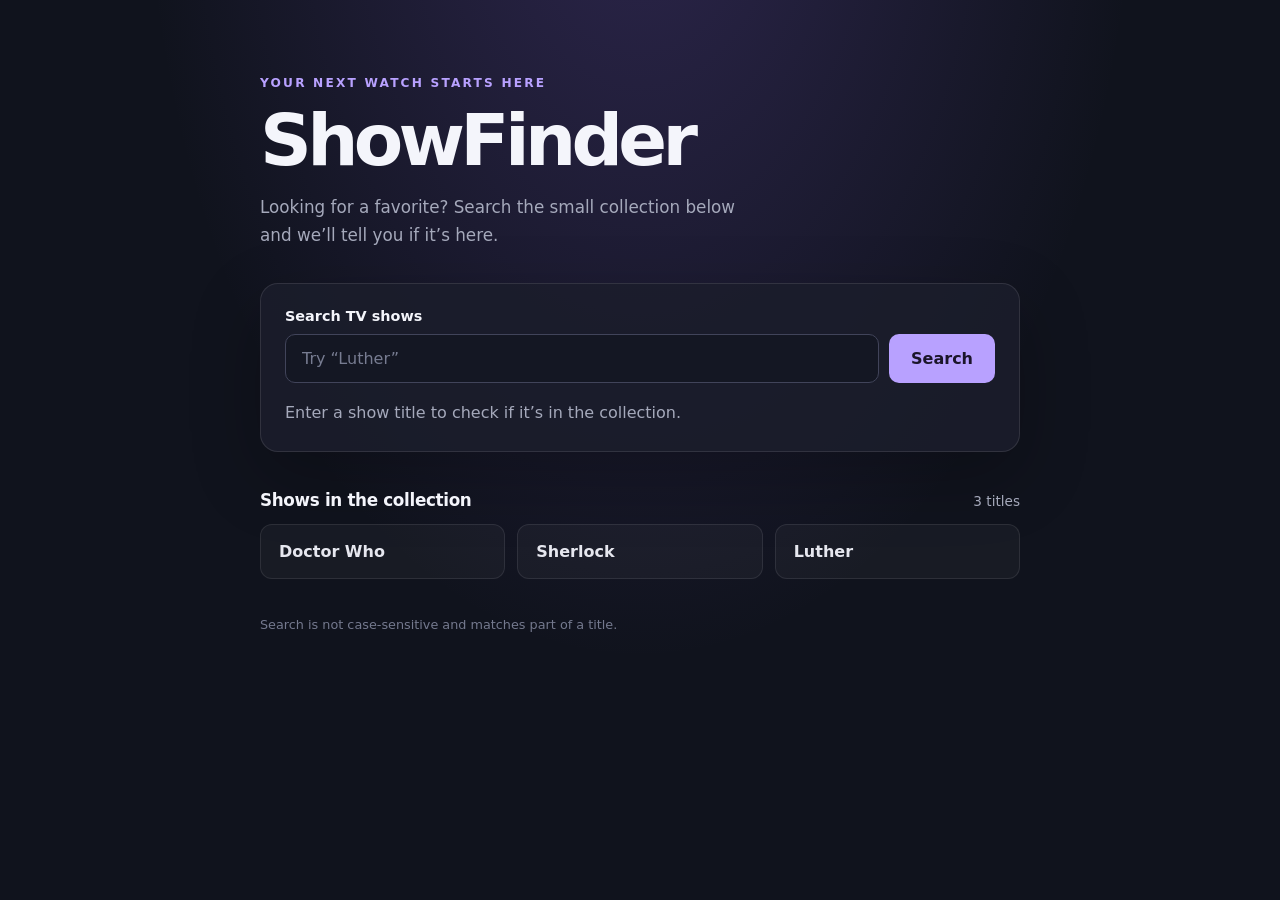
==== Day 2/index.html @ 05902929 "t" ====
<!doctype html>
<html lang="en">
<head>
  <meta charset="utf-8">
  <meta name="viewport" content="width=device-width, initial-scale=1">
  <meta name="theme-color" content="#10131d">
  <title>ShowFinder | Find your next watch</title>
  <style>
    :root {
      color-scheme: dark;
      font-family: Inter, ui-sans-serif, system-ui, -apple-system, BlinkMacSystemFont, "Segoe UI", sans-serif;
      background: #10131d;
      color: #f4f5fb;
      font-synthesis: none;
      text-rendering: optimizeLegibility;
      --muted: #a5a9bb;
      --accent: #b8a1ff;
    }

    * { box-sizing: border-box; }

    body {
      min-width: 320px;
      min-height: 100vh;
      margin: 0;
      background:
        radial-gradient(ellipse at 50% -20%, rgba(120, 87, 202, .28), transparent 55%),
        #10131d;
    }

    main {
      width: min(100% - 40px, 760px);
      margin: 0 auto;
      padding: 76px 0 56px;
    }

    .eyebrow {
      margin: 0 0 14px;
      color: var(--accent);
      font-size: .76rem;
      font-weight: 750;
      letter-spacing: .18em;
      text-transform: uppercase;
    }

    h1 {
      margin: 0;
      font-size: clamp(2.5rem, 8vw, 4.5rem);
      letter-spacing: -.065em;
      line-height: 1;
    }

    .intro {
      max-width: 490px;
      margin: 18px 0 34px;
      color: var(--muted);
      font-size: 1.05rem;
      line-height: 1.65;
    }

    .search-panel {
      padding: 24px;
      border: 1px solid rgba(255, 255, 255, .1);
      border-radius: 18px;
      background: rgba(27, 30, 44, .86);
      box-shadow: 0 24px 70px rgba(0, 0, 0, .24);
    }

    label {
      display: block;
      margin-bottom: 10px;
      font-size: .9rem;
      font-weight: 650;
    }

    .search-row {
      display: flex;
      gap: 10px;
    }

    input {
      width: 100%;
      min-width: 0;
      padding: 14px 16px;
      border: 1px solid #41445a;
      border-radius: 10px;
      outline: none;
      background: #141723;
      color: #fff;
      font: inherit;
    }

    input::placeholder { color: #777c91; }
    input:focus-visible { border-color: var(--accent); box-shadow: 0 0 0 3px rgba(184, 161, 255, .2); }

    button {
      flex: 0 0 auto;
      padding: 0 22px;
      border: 0;
      border-radius: 10px;
      background: var(--accent);
      color: #1b152a;
      cursor: pointer;
      font: inherit;
      font-weight: 750;
      transition: background .15s ease, transform .15s ease;
    }

    button:hover { background: #c9b8ff; transform: translateY(-1px); }
    button:focus-visible { outline: 3px solid #fff; outline-offset: 3px; }

    .result {
      min-height: 26px;
      margin: 18px 0 0;
      color: var(--muted);
      line-height: 1.5;
    }

    .result.success { color: #9de4bd; }
    .result.failure, .result.error { color: #ffaaa8; }

    .catalog {
      margin-top: 38px;
    }

    .catalog-heading {
      display: flex;
      align-items: baseline;
      justify-content: space-between;
      gap: 12px;
      margin-bottom: 14px;
    }

    h2 {
      margin: 0;
      font-size: 1.05rem;
      letter-spacing: -.02em;
    }

    .count { color: var(--muted); font-size: .85rem; }

    .show-list {
      display: grid;
      grid-template-columns: repeat(auto-fit, minmax(180px, 1fr));
      gap: 12px;
      margin: 0;
      padding: 0;
      list-style: none;
    }

    .show-list li {
      padding: 17px 18px;
      border: 1px solid rgba(255, 255, 255, .09);
      border-radius: 12px;
      background: rgba(255, 255, 255, .035);
      color: #e6e7ef;
      font-weight: 600;
    }

    footer {
      margin-top: 38px;
      color: #74798e;
      font-size: .8rem;
    }

    @media (max-width: 520px) {
      main { width: min(100% - 28px, 760px); padding-top: 52px; }
      .search-panel { padding: 18px; }
      .search-row { flex-direction: column; }
      button { min-height: 48px; }
    }
  </style>
</head>
<body>
  <main>
    <p class="eyebrow">Your next watch starts here</p>
    <h1>ShowFinder</h1>
    <p class="intro">Looking for a favorite? Search the small collection below and we’ll tell you if it’s here.</p>

    <section class="search-panel" aria-labelledby="search-label">
      <form id="search-form">
        <label id="search-label" for="search-term">Search TV shows</label>
        <div class="search-row">
          <input
            id="search-term"
            name="search-term"
            type="search"
            placeholder="Try “Luther”"
            autocomplete="off"
            aria-describedby="search-result"
          >
          <button type="submit">Search</button>
        </div>
      </form>
      <p class="result" id="search-result" role="status" aria-live="polite">Enter a show title to check if it’s in the collection.</p>
    </section>

    <section class="catalog" aria-labelledby="catalog-title">
      <div class="catalog-heading">
        <h2 id="catalog-title">Shows in the collection</h2>
        <span class="count">3 titles</span>
      </div>
      <ul class="show-list" id="show-list"></ul>
    </section>

    <footer>Search is not case-sensitive and matches part of a title.</footer>
  </main>

  <script>
    const shows = ["Doctor Who", "Sherlock", "Luther"];
    const form = document.querySelector("#search-form");
    const searchInput = document.querySelector("#search-term");
    const result = document.querySelector("#search-result");
    const showList = document.querySelector("#show-list");

    for (const show of shows) {
      const item = document.createElement("li");
      item.textContent = show;
      showList.append(item);
    }

    form.addEventListener("submit", (event) => {
      event.preventDefault();
      const searchTerm = searchInput.value.trim();
      result.className = "result";

      if (!searchTerm) {
        result.textContent = "Please enter a show title to search.";
        result.classList.add("error");
        searchInput.focus();
        return;
      }

      const match = shows.find((show) =>
        show.toLocaleLowerCase().includes(searchTerm.toLocaleLowerCase())
      );

      if (match) {
        result.textContent = `Found: ${match}`;
        result.classList.add("success");
      } else {
        result.textContent = `Not found: ${searchTerm}`;
        result.classList.add("failure");
      }
    });
  </script>
</body>
</html>
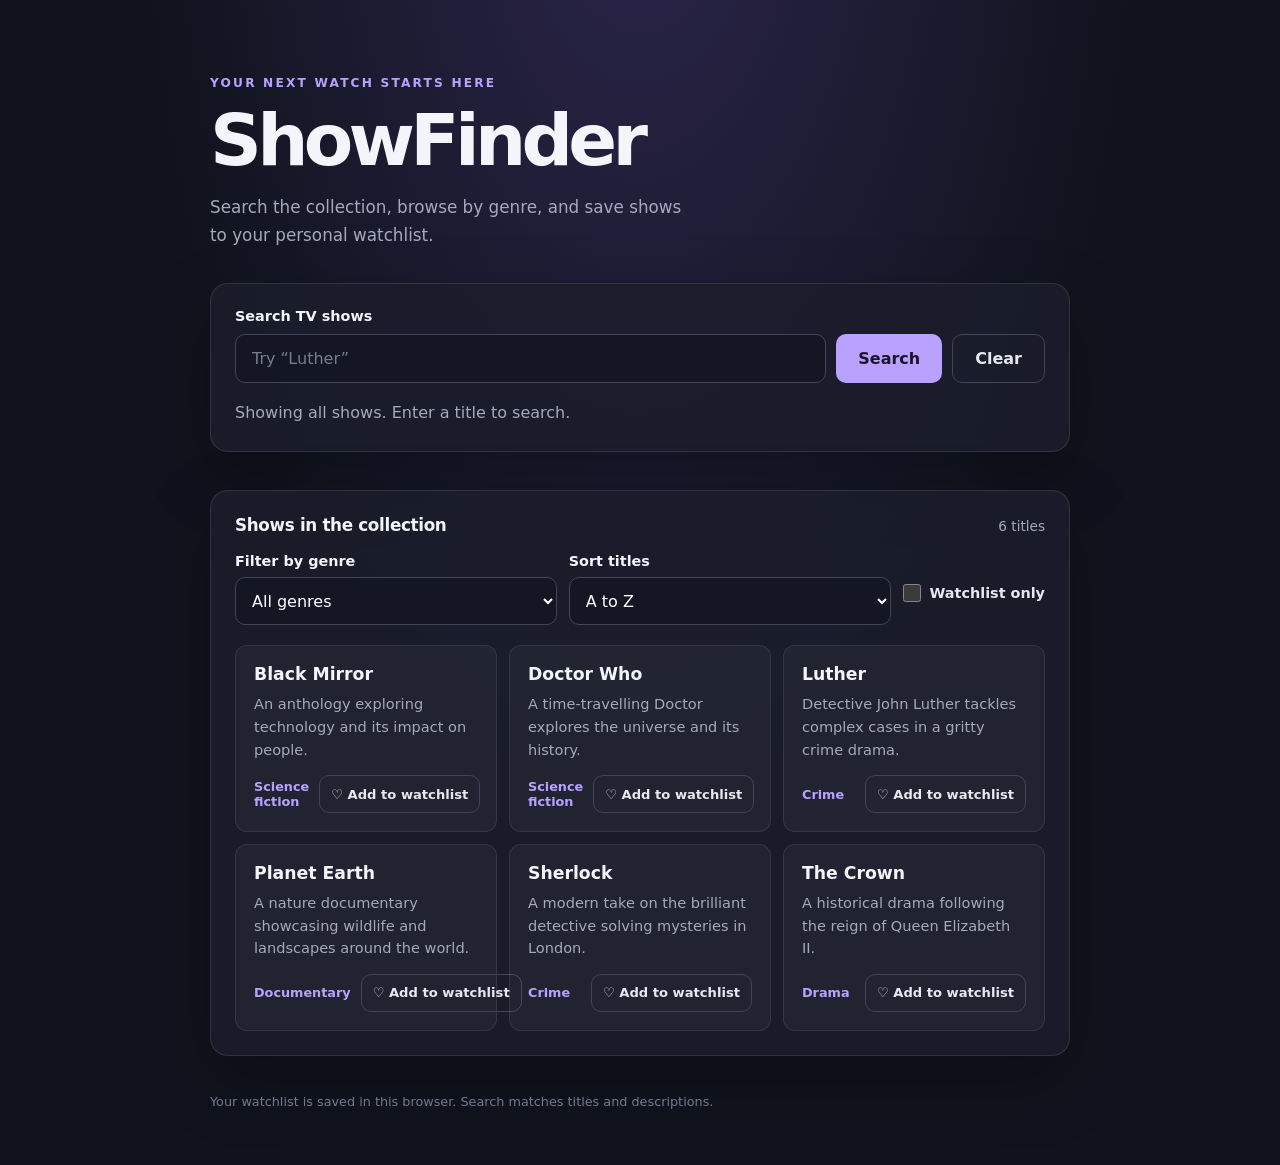
==== commit cf28a490: "t" ====
--- a/Day 2/index.html
+++ b/Day 2/index.html
@@ -15,6 +15,7 @@
       text-rendering: optimizeLegibility;
       --muted: #a5a9bb;
       --accent: #b8a1ff;
+      --surface: rgba(27, 30, 44, .86);
     }
 
     * { box-sizing: border-box; }
@@ -29,7 +30,7 @@
     }
 
     main {
-      width: min(100% - 40px, 760px);
+      width: min(100% - 40px, 860px);
       margin: 0 auto;
       padding: 76px 0 56px;
     }
@@ -58,11 +59,11 @@
       line-height: 1.65;
     }
 
-    .search-panel {
+    .search-panel, .catalog-panel {
       padding: 24px;
       border: 1px solid rgba(255, 255, 255, .1);
       border-radius: 18px;
-      background: rgba(27, 30, 44, .86);
+      background: var(--surface);
       box-shadow: 0 24px 70px rgba(0, 0, 0, .24);
     }
 
@@ -109,6 +110,14 @@
     button:hover { background: #c9b8ff; transform: translateY(-1px); }
     button:focus-visible { outline: 3px solid #fff; outline-offset: 3px; }
 
+    .secondary-button {
+      border: 1px solid #41445a;
+      background: transparent;
+      color: #e6e7ef;
+    }
+
+    .secondary-button:hover { background: rgba(255, 255, 255, .08); }
+
     .result {
       min-height: 26px;
       margin: 18px 0 0;
@@ -128,7 +137,7 @@
       align-items: baseline;
       justify-content: space-between;
       gap: 12px;
-      margin-bottom: 14px;
+      margin-bottom: 18px;
     }
 
     h2 {
@@ -139,22 +148,112 @@
 
     .count { color: var(--muted); font-size: .85rem; }
 
+    .catalog-controls {
+      display: grid;
+      grid-template-columns: minmax(0, 1fr) minmax(0, 1fr) auto;
+      align-items: end;
+      gap: 12px;
+      margin-bottom: 20px;
+    }
+
+    .catalog-controls label { margin-bottom: 8px; }
+
+    select {
+      width: 100%;
+      min-height: 48px;
+      padding: 10px 12px;
+      border: 1px solid #41445a;
+      border-radius: 10px;
+      background: #141723;
+      color: #fff;
+      font: inherit;
+    }
+
+    select:focus-visible { outline: 3px solid rgba(184, 161, 255, .6); outline-offset: 2px; }
+
+    .watchlist-filter {
+      display: flex;
+      min-height: 48px;
+      align-items: center;
+      gap: 9px;
+      margin: 0;
+      color: #e6e7ef;
+      white-space: nowrap;
+    }
+
+    .watchlist-filter input {
+      width: 18px;
+      height: 18px;
+      margin: 0;
+      accent-color: var(--accent);
+    }
+
     .show-list {
       display: grid;
-      grid-template-columns: repeat(auto-fit, minmax(180px, 1fr));
+      grid-template-columns: repeat(auto-fit, minmax(230px, 1fr));
       gap: 12px;
       margin: 0;
       padding: 0;
       list-style: none;
     }
 
-    .show-list li {
-      padding: 17px 18px;
+    .show-card {
+      min-width: 0;
+      padding: 18px;
       border: 1px solid rgba(255, 255, 255, .09);
       border-radius: 12px;
       background: rgba(255, 255, 255, .035);
+    }
+
+    .show-card h3 {
+      margin: 0;
+      color: #f4f5fb;
+      font-size: 1.08rem;
+    }
+
+    .show-card p {
+      margin: 9px 0 14px;
+      color: var(--muted);
+      font-size: .91rem;
+      line-height: 1.55;
+    }
+
+    .card-meta {
+      display: flex;
+      align-items: center;
+      justify-content: space-between;
+      gap: 10px;
+    }
+
+    .genre-tag {
+      color: var(--accent);
+      font-size: .8rem;
+      font-weight: 650;
+    }
+
+    .favorite-button {
+      min-height: 38px;
+      padding: 7px 11px;
+      border: 1px solid #41445a;
+      background: transparent;
       color: #e6e7ef;
-      font-weight: 600;
+      font-size: .82rem;
+    }
+
+    .favorite-button[aria-pressed="true"] {
+      border-color: rgba(184, 161, 255, .65);
+      background: rgba(184, 161, 255, .14);
+      color: #d8cbff;
+    }
+
+    .empty-state {
+      grid-column: 1 / -1;
+      margin: 0;
+      padding: 20px;
+      border: 1px dashed #41445a;
+      border-radius: 12px;
+      color: var(--muted);
+      text-align: center;
     }
 
     footer {
@@ -164,10 +263,13 @@
     }
 
     @media (max-width: 520px) {
-      main { width: min(100% - 28px, 760px); padding-top: 52px; }
+      main { width: min(100% - 28px, 860px); padding-top: 52px; }
       .search-panel { padding: 18px; }
       .search-row { flex-direction: column; }
       button { min-height: 48px; }
+      .catalog-panel { padding: 18px; }
+      .catalog-controls { grid-template-columns: 1fr; }
+      .watchlist-filter { min-height: 36px; }
     }
   </style>
 </head>
@@ -175,7 +277,7 @@
   <main>
     <p class="eyebrow">Your next watch starts here</p>
     <h1>ShowFinder</h1>
-    <p class="intro">Looking for a favorite? Search the small collection below and we’ll tell you if it’s here.</p>
+    <p class="intro">Search the collection, browse by genre, and save shows to your personal watchlist.</p>
 
     <section class="search-panel" aria-labelledby="search-label">
       <form id="search-form">
@@ -190,59 +292,237 @@
             aria-describedby="search-result"
           >
           <button type="submit">Search</button>
+          <button class="secondary-button" id="clear-search" type="button">Clear</button>
         </div>
       </form>
-      <p class="result" id="search-result" role="status" aria-live="polite">Enter a show title to check if it’s in the collection.</p>
+      <p class="result" id="search-result" role="status" aria-live="polite" aria-atomic="true">Showing all shows. Enter a title to search.</p>
     </section>
 
     <section class="catalog" aria-labelledby="catalog-title">
-      <div class="catalog-heading">
-        <h2 id="catalog-title">Shows in the collection</h2>
-        <span class="count">3 titles</span>
+      <div class="catalog-panel">
+        <div class="catalog-heading">
+          <h2 id="catalog-title">Shows in the collection</h2>
+          <span class="count" id="show-count"></span>
+        </div>
+        <div class="catalog-controls">
+          <div>
+            <label for="genre-filter">Filter by genre</label>
+            <select id="genre-filter">
+              <option value="all">All genres</option>
+            </select>
+          </div>
+          <div>
+            <label for="sort-order">Sort titles</label>
+            <select id="sort-order">
+              <option value="az">A to Z</option>
+              <option value="za">Z to A</option>
+            </select>
+          </div>
+          <label class="watchlist-filter" for="watchlist-only">
+            <input id="watchlist-only" type="checkbox">
+            Watchlist only
+          </label>
+        </div>
+        <ul class="show-list" id="show-list" aria-live="polite" aria-relevant="additions removals"></ul>
       </div>
-      <ul class="show-list" id="show-list"></ul>
     </section>
 
-    <footer>Search is not case-sensitive and matches part of a title.</footer>
+    <footer>Your watchlist is saved in this browser. Search matches titles and descriptions.</footer>
   </main>
 
   <script>
-    const shows = ["Doctor Who", "Sherlock", "Luther"];
+    const shows = [
+      { title: "Doctor Who", genre: "Science fiction", description: "A time-travelling Doctor explores the universe and its history." },
+      { title: "Sherlock", genre: "Crime", description: "A modern take on the brilliant detective solving mysteries in London." },
+      { title: "Luther", genre: "Crime", description: "Detective John Luther tackles complex cases in a gritty crime drama." },
+      { title: "The Crown", genre: "Drama", description: "A historical drama following the reign of Queen Elizabeth II." },
+      { title: "Planet Earth", genre: "Documentary", description: "A nature documentary showcasing wildlife and landscapes around the world." },
+      { title: "Black Mirror", genre: "Science fiction", description: "An anthology exploring technology and its impact on people." }
+    ];
+    const watchlistStorageKey = "showfinder-watchlist";
     const form = document.querySelector("#search-form");
     const searchInput = document.querySelector("#search-term");
     const result = document.querySelector("#search-result");
+    const clearButton = document.querySelector("#clear-search");
     const showList = document.querySelector("#show-list");
-
-    for (const show of shows) {
-      const item = document.createElement("li");
-      item.textContent = show;
-      showList.append(item);
+    const showCount = document.querySelector("#show-count");
+    const genreFilter = document.querySelector("#genre-filter");
+    const sortOrder = document.querySelector("#sort-order");
+    const watchlistOnly = document.querySelector("#watchlist-only");
+    let favorites = loadWatchlist();
+
+    function loadWatchlist() {
+      try {
+        const saved = JSON.parse(localStorage.getItem(watchlistStorageKey) || "[]");
+        return new Set(Array.isArray(saved) ? saved.filter((title) =>
+          shows.some((show) => show.title === title)
+        ) : []);
+      } catch (error) {
+        console.error("Could not load the saved watchlist.", error);
+        result.textContent = "Your saved watchlist could not be loaded in this browser.";
+        result.classList.add("error");
+        return new Set();
+      }
+    }
+
+    function saveWatchlist() {
+      try {
+        localStorage.setItem(watchlistStorageKey, JSON.stringify([...favorites]));
+        return true;
+      } catch (error) {
+        console.error("Could not save the watchlist.", error);
+        result.textContent = "Could not save your watchlist. Check your browser storage settings.";
+        result.className = "result error";
+        return false;
+      }
+    }
+
+    function updateResult(message, state = "") {
+      result.textContent = message;
+      result.className = state ? `result ${state}` : "result";
+    }
+
+    function getVisibleShows() {
+      const query = searchInput.value.trim().toLocaleLowerCase();
+      const selectedGenre = genreFilter.value;
+      const direction = sortOrder.value === "az" ? 1 : -1;
+      return shows
+        .filter((show) =>
+          (!query || `${show.title} ${show.description}`.toLocaleLowerCase().includes(query)) &&
+          (selectedGenre === "all" || show.genre === selectedGenre) &&
+          (!watchlistOnly.checked || favorites.has(show.title))
+        )
+        .sort((first, second) => first.title.localeCompare(second.title) * direction);
+    }
+
+    function createShowCard(show) {
+      const card = document.createElement("li");
+      card.className = "show-card";
+
+      const title = document.createElement("h3");
+      title.textContent = show.title;
+      const description = document.createElement("p");
+      description.textContent = show.description;
+      const metadata = document.createElement("div");
+      metadata.className = "card-meta";
+      const genre = document.createElement("span");
+      genre.className = "genre-tag";
+      genre.textContent = show.genre;
+      const isFavorite = favorites.has(show.title);
+      const favoriteButton = document.createElement("button");
+      favoriteButton.className = "favorite-button";
+      favoriteButton.type = "button";
+      favoriteButton.setAttribute("aria-pressed", String(isFavorite));
+      favoriteButton.setAttribute(
+        "aria-label",
+        `${isFavorite ? "Remove" : "Add"} ${show.title} ${isFavorite ? "from" : "to"} watchlist`
+      );
+      favoriteButton.textContent = isFavorite ? "♥ Saved" : "♡ Add to watchlist";
+      favoriteButton.addEventListener("click", () => toggleFavorite(show));
+
+      metadata.append(genre, favoriteButton);
+      card.append(title, description, metadata);
+      return card;
+    }
+
+    function renderShows() {
+      const visibleShows = getVisibleShows();
+      showCount.textContent = `${visibleShows.length} ${visibleShows.length === 1 ? "title" : "titles"}`;
+      showList.replaceChildren();
+
+      if (visibleShows.length === 0) {
+        const emptyState = document.createElement("li");
+        emptyState.className = "empty-state";
+        emptyState.textContent = "No shows match these filters.";
+        showList.append(emptyState);
+        return;
+      }
+
+      showList.append(...visibleShows.map(createShowCard));
+    }
+
+    function toggleFavorite(show) {
+      const wasSaved = favorites.has(show.title);
+      if (wasSaved) favorites.delete(show.title);
+      else favorites.add(show.title);
+
+      if (!saveWatchlist()) {
+        if (wasSaved) favorites.add(show.title);
+        else favorites.delete(show.title);
+        return;
+      }
+
+      updateResult(`${show.title} ${wasSaved ? "removed from" : "added to"} your watchlist.`, "success");
+      renderShows();
+    }
+
+    function updateSearchFeedback() {
+      const searchTerm = searchInput.value.trim();
+      if (!searchTerm) {
+        updateResult("Showing all shows. Enter a title to search.");
+        return;
+      }
+
+      const matches = getVisibleShows();
+      if (matches.length) {
+        updateResult(
+          `Found ${matches.length} matching ${matches.length === 1 ? "show" : "shows"}: ${matches.map((show) => show.title).join(", ")}.`,
+          "success"
+        );
+      } else {
+        updateResult(`No shows found for “${searchTerm}” with the selected filters.`, "failure");
+      }
+    }
+
+    for (const genre of [...new Set(shows.map((show) => show.genre))].sort()) {
+      const option = document.createElement("option");
+      option.value = genre;
+      option.textContent = genre;
+      genreFilter.append(option);
     }
 
     form.addEventListener("submit", (event) => {
       event.preventDefault();
-      const searchTerm = searchInput.value.trim();
-      result.className = "result";
-
-      if (!searchTerm) {
-        result.textContent = "Please enter a show title to search.";
-        result.classList.add("error");
+      if (!searchInput.value.trim()) {
+        updateResult("Please enter a title or description to search.", "error");
         searchInput.focus();
         return;
       }
-
-      const match = shows.find((show) =>
-        show.toLocaleLowerCase().includes(searchTerm.toLocaleLowerCase())
-      );
-
-      if (match) {
-        result.textContent = `Found: ${match}`;
-        result.classList.add("success");
+      updateSearchFeedback();
+      renderShows();
+    });
+
+    function clearSearch() {
+      searchInput.value = "";
+      genreFilter.value = "all";
+      sortOrder.value = "az";
+      watchlistOnly.checked = false;
+      updateResult("Showing all shows. Enter a title to search.");
+      renderShows();
+      searchInput.focus();
+    }
+
+    clearButton.addEventListener("click", clearSearch);
+
+    searchInput.addEventListener("input", () => {
+      if (!searchInput.value.trim()) {
+        updateResult("Showing all shows. Enter a title to search.");
       } else {
-        result.textContent = `Not found: ${searchTerm}`;
-        result.classList.add("failure");
-      }
+        updateSearchFeedback();
+      }
+      renderShows();
     });
+    genreFilter.addEventListener("change", () => {
+      updateSearchFeedback();
+      renderShows();
+    });
+    sortOrder.addEventListener("change", renderShows);
+    watchlistOnly.addEventListener("change", () => {
+      updateSearchFeedback();
+      renderShows();
+    });
+
+    renderShows();
   </script>
 </body>
 </html>
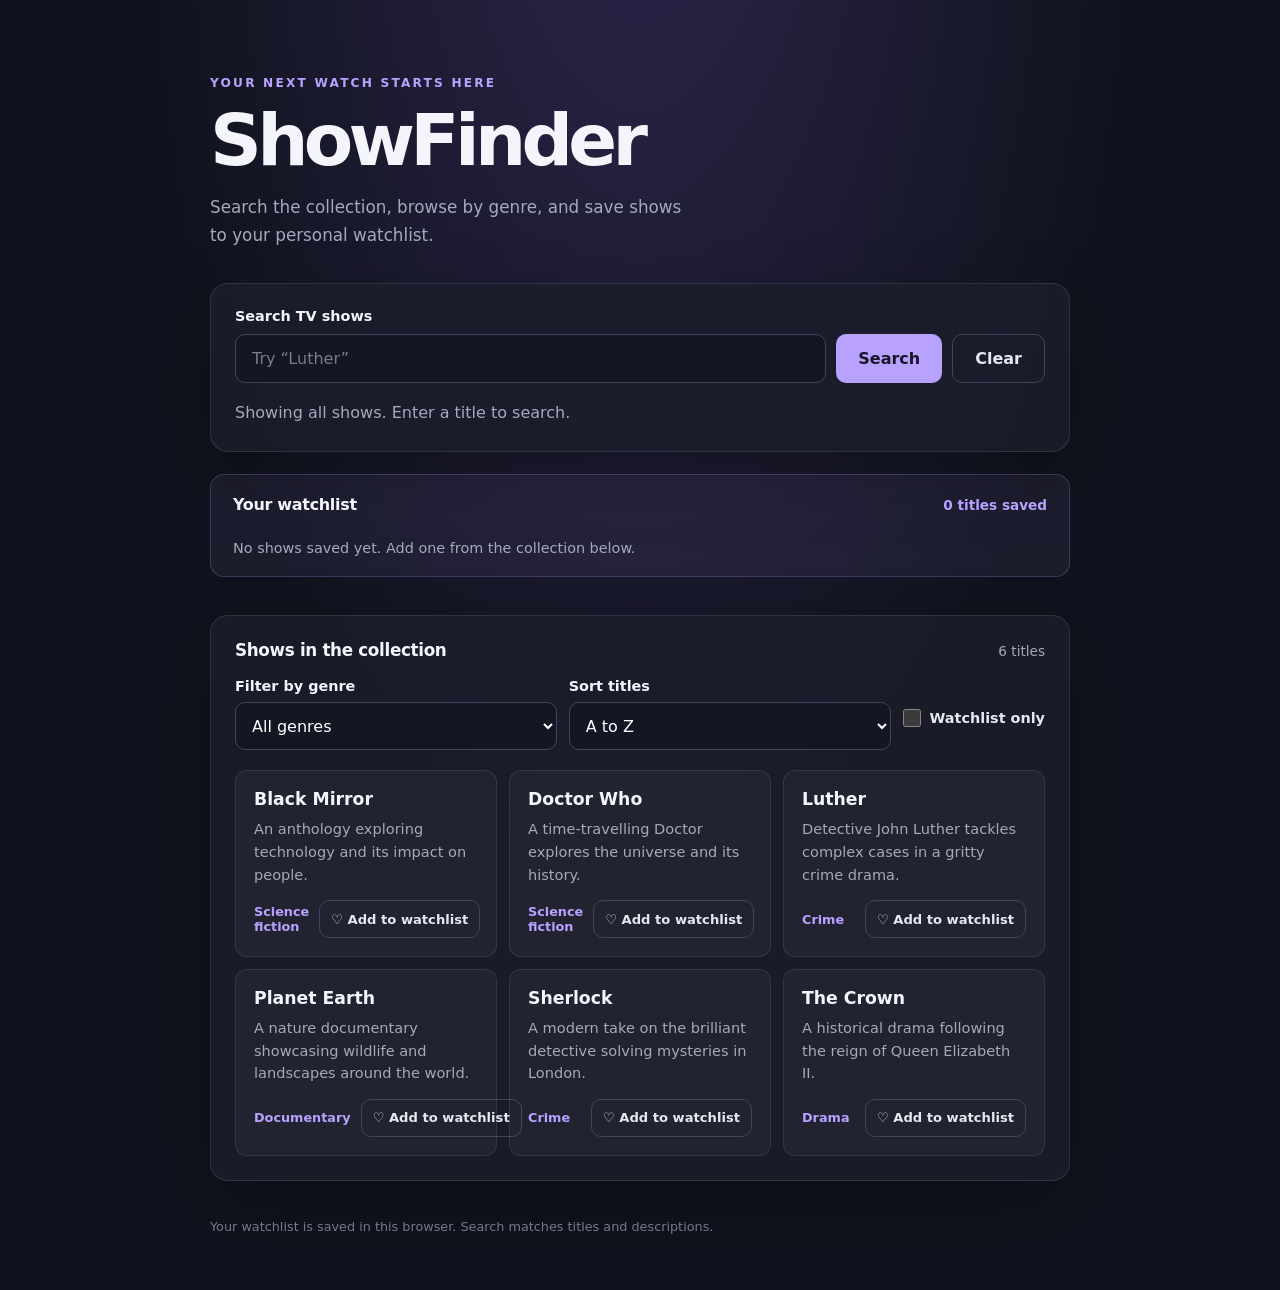
==== commit f40efcb0: "t" ====
--- a/Day 2/index.html
+++ b/Day 2/index.html
@@ -128,6 +128,55 @@
     .result.success { color: #9de4bd; }
     .result.failure, .result.error { color: #ffaaa8; }
 
+    .watchlist-summary {
+      margin-top: 22px;
+      padding: 20px 22px;
+      border: 1px solid rgba(184, 161, 255, .22);
+      border-radius: 14px;
+      background: rgba(184, 161, 255, .07);
+    }
+
+    .watchlist-summary-heading {
+      display: flex;
+      align-items: baseline;
+      justify-content: space-between;
+      gap: 12px;
+    }
+
+    .watchlist-summary h2 {
+      margin: 0;
+      font-size: 1rem;
+    }
+
+    .watchlist-summary-count {
+      color: var(--accent);
+      font-size: .85rem;
+      font-weight: 700;
+    }
+
+    .watchlist-summary-list {
+      display: flex;
+      flex-wrap: wrap;
+      gap: 8px;
+      margin: 14px 0 0;
+      padding: 0;
+      list-style: none;
+    }
+
+    .watchlist-summary-list li {
+      padding: 7px 11px;
+      border: 1px solid rgba(184, 161, 255, .2);
+      border-radius: 999px;
+      color: #e6e0ff;
+      font-size: .85rem;
+    }
+
+    .watchlist-summary-empty {
+      margin: 12px 0 0;
+      color: var(--muted);
+      font-size: .9rem;
+    }
+
     .catalog {
       margin-top: 38px;
     }
@@ -296,6 +345,15 @@
         </div>
       </form>
       <p class="result" id="search-result" role="status" aria-live="polite" aria-atomic="true">Showing all shows. Enter a title to search.</p>
+    </section>
+
+    <section class="watchlist-summary" aria-labelledby="watchlist-summary-title">
+      <div class="watchlist-summary-heading">
+        <h2 id="watchlist-summary-title">Your watchlist</h2>
+        <span class="watchlist-summary-count" id="watchlist-summary-count" aria-live="polite" aria-atomic="true"></span>
+      </div>
+      <ul class="watchlist-summary-list" id="watchlist-summary-list" aria-live="polite"></ul>
+      <p class="watchlist-summary-empty" id="watchlist-summary-empty" hidden>No shows saved yet. Add one from the collection below.</p>
     </section>
 
     <section class="catalog" aria-labelledby="catalog-title">
@@ -339,12 +397,16 @@
       { title: "Planet Earth", genre: "Documentary", description: "A nature documentary showcasing wildlife and landscapes around the world." },
       { title: "Black Mirror", genre: "Science fiction", description: "An anthology exploring technology and its impact on people." }
     ];
+    // Store favorites locally so the watchlist persists between visits on this browser.
     const watchlistStorageKey = "showfinder-watchlist";
     const form = document.querySelector("#search-form");
     const searchInput = document.querySelector("#search-term");
     const result = document.querySelector("#search-result");
     const clearButton = document.querySelector("#clear-search");
     const showList = document.querySelector("#show-list");
+    const watchlistSummaryCount = document.querySelector("#watchlist-summary-count");
+    const watchlistSummaryList = document.querySelector("#watchlist-summary-list");
+    const watchlistSummaryEmpty = document.querySelector("#watchlist-summary-empty");
     const showCount = document.querySelector("#show-count");
     const genreFilter = document.querySelector("#genre-filter");
     const sortOrder = document.querySelector("#sort-order");
@@ -429,6 +491,7 @@
       const visibleShows = getVisibleShows();
       showCount.textContent = `${visibleShows.length} ${visibleShows.length === 1 ? "title" : "titles"}`;
       showList.replaceChildren();
+      renderWatchlistSummary();
 
       if (visibleShows.length === 0) {
         const emptyState = document.createElement("li");
@@ -439,6 +502,20 @@
       }
 
       showList.append(...visibleShows.map(createShowCard));
+    }
+
+    function renderWatchlistSummary() {
+      const savedTitles = [...favorites].sort((first, second) => first.localeCompare(second));
+      watchlistSummaryCount.textContent =
+        `${savedTitles.length} ${savedTitles.length === 1 ? "title" : "titles"} saved`;
+      watchlistSummaryList.replaceChildren();
+      watchlistSummaryEmpty.hidden = savedTitles.length > 0;
+
+      for (const title of savedTitles) {
+        const item = document.createElement("li");
+        item.textContent = title;
+        watchlistSummaryList.append(item);
+      }
     }
 
     function toggleFavorite(show) {
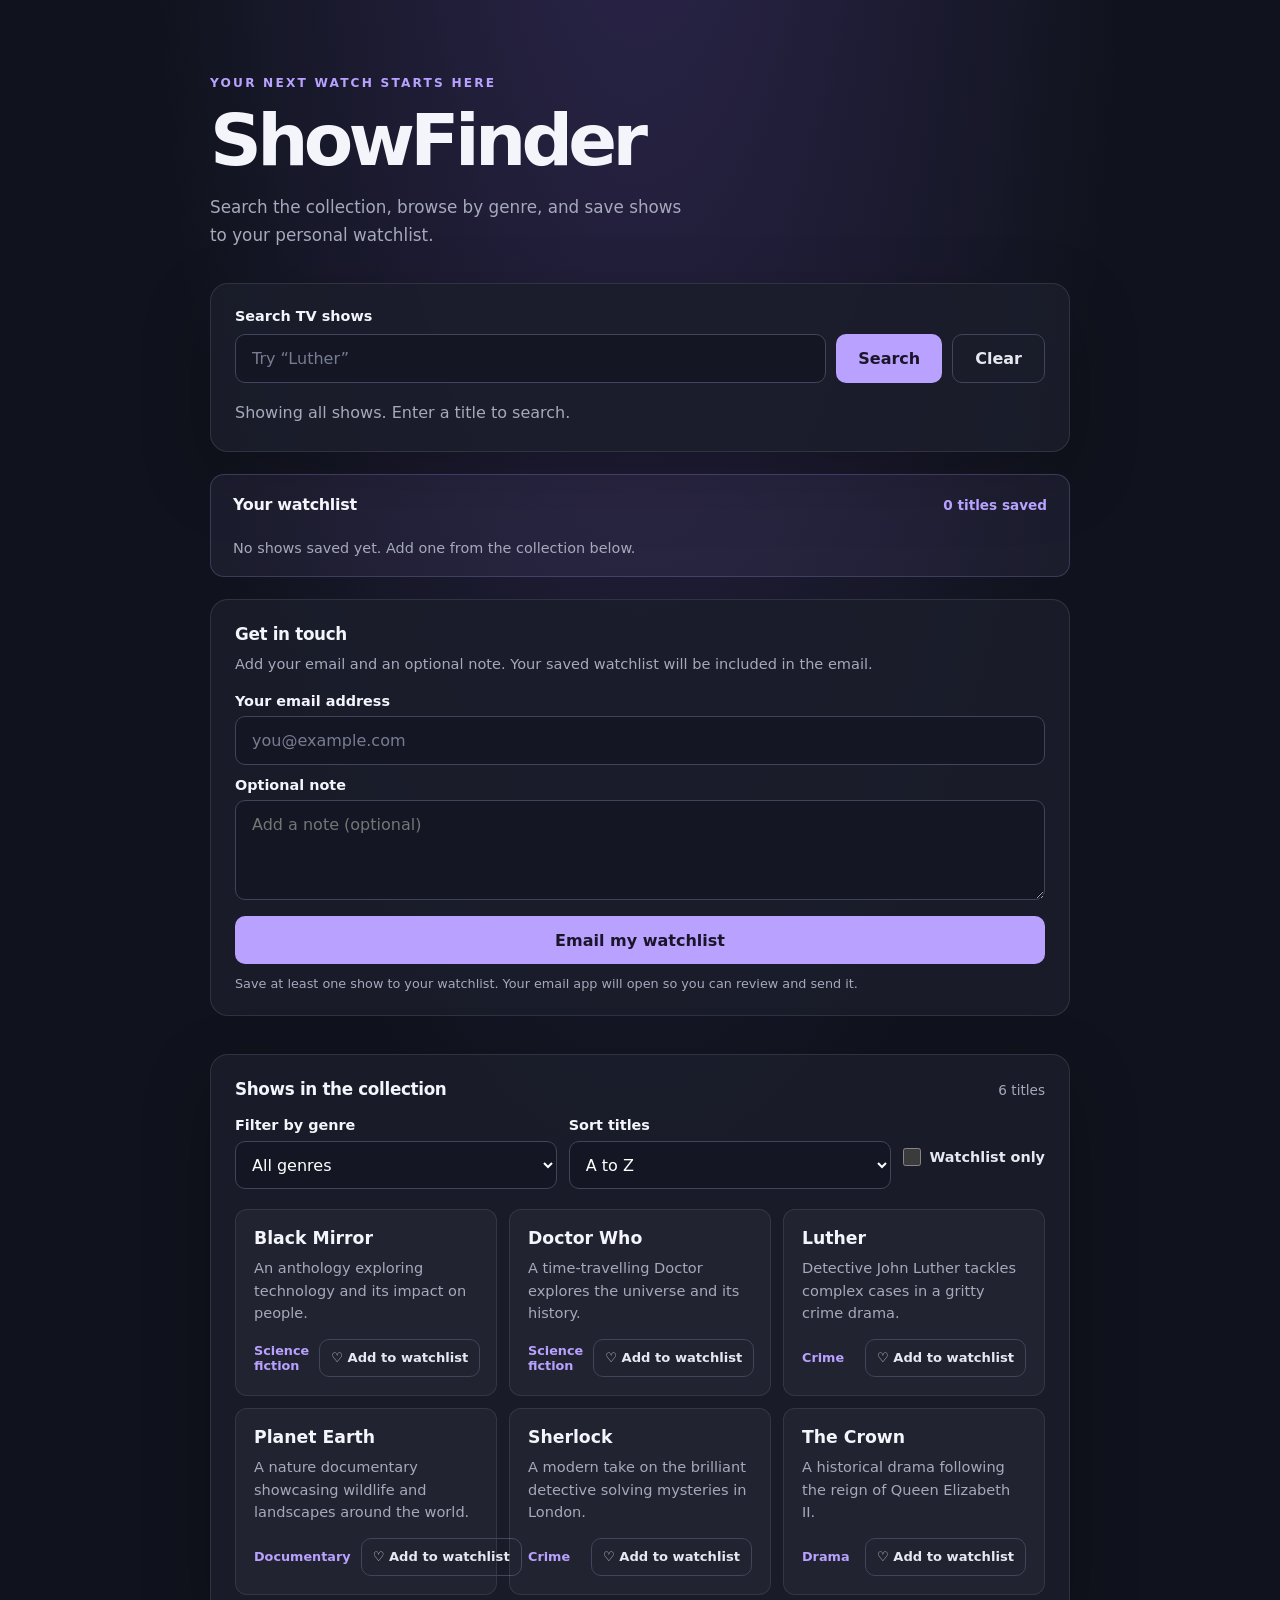
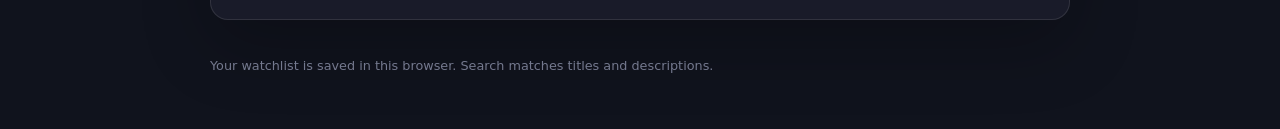
==== commit 7a58c941: "v" ====
--- a/Day 2/index.html
+++ b/Day 2/index.html
@@ -128,6 +128,54 @@
     .result.success { color: #9de4bd; }
     .result.failure, .result.error { color: #ffaaa8; }
 
+    .contact-panel {
+      margin-top: 22px;
+      padding: 24px;
+      border: 1px solid rgba(255, 255, 255, .1);
+      border-radius: 18px;
+      background: var(--surface);
+    }
+
+    .contact-panel h2 {
+      margin: 0;
+      font-size: 1.05rem;
+    }
+
+    .contact-panel > p {
+      margin: 9px 0 18px;
+      color: var(--muted);
+      font-size: .91rem;
+      line-height: 1.5;
+    }
+
+    .contact-form {
+      display: grid;
+      gap: 12px;
+    }
+
+    .contact-form label { margin: 0 0 7px; }
+
+    .contact-form textarea {
+      width: 100%;
+      min-height: 100px;
+      resize: vertical;
+      padding: 14px 16px;
+      border: 1px solid #41445a;
+      border-radius: 10px;
+      outline: none;
+      background: #141723;
+      color: #fff;
+      font: inherit;
+    }
+
+    .contact-form textarea:focus-visible {
+      border-color: var(--accent);
+      box-shadow: 0 0 0 3px rgba(184, 161, 255, .2);
+    }
+
+    .contact-form button { min-height: 48px; }
+    .contact-note { margin: 0; color: var(--muted); font-size: .8rem; }
+
     .watchlist-summary {
       margin-top: 22px;
       padding: 20px 22px;
@@ -316,6 +364,7 @@
       .search-panel { padding: 18px; }
       .search-row { flex-direction: column; }
       button { min-height: 48px; }
+      .contact-panel { padding: 18px; }
       .catalog-panel { padding: 18px; }
       .catalog-controls { grid-template-columns: 1fr; }
       .watchlist-filter { min-height: 36px; }
@@ -354,6 +403,23 @@
       </div>
       <ul class="watchlist-summary-list" id="watchlist-summary-list" aria-live="polite"></ul>
       <p class="watchlist-summary-empty" id="watchlist-summary-empty" hidden>No shows saved yet. Add one from the collection below.</p>
+    </section>
+
+    <section class="contact-panel" aria-labelledby="contact-title">
+      <h2 id="contact-title">Get in touch</h2>
+      <p>Add your email and an optional note. Your saved watchlist will be included in the email.</p>
+      <form class="contact-form" id="contact-form">
+        <div>
+          <label for="contact-email">Your email address</label>
+          <input id="contact-email" name="email" type="email" autocomplete="email" required placeholder="you@example.com">
+        </div>
+        <div>
+          <label for="contact-message">Optional note</label>
+          <textarea id="contact-message" name="message" placeholder="Add a note (optional)"></textarea>
+        </div>
+        <button type="submit">Email my watchlist</button>
+        <p class="contact-note" id="contact-note" role="status" aria-live="polite">Save at least one show to your watchlist. Your email app will open so you can review and send it.</p>
+      </form>
     </section>
 
     <section class="catalog" aria-labelledby="catalog-title">
@@ -400,6 +466,10 @@
     // Store favorites locally so the watchlist persists between visits on this browser.
     const watchlistStorageKey = "showfinder-watchlist";
     const form = document.querySelector("#search-form");
+    const contactForm = document.querySelector("#contact-form");
+    const contactEmail = document.querySelector("#contact-email");
+    const contactMessage = document.querySelector("#contact-message");
+    const contactNote = document.querySelector("#contact-note");
     const searchInput = document.querySelector("#search-term");
     const result = document.querySelector("#search-result");
     const clearButton = document.querySelector("#clear-search");
@@ -412,6 +482,26 @@
     const sortOrder = document.querySelector("#sort-order");
     const watchlistOnly = document.querySelector("#watchlist-only");
     let favorites = loadWatchlist();
+
+    contactForm.addEventListener("submit", (event) => {
+      event.preventDefault();
+      if (!contactForm.reportValidity()) return;
+
+      const savedShows = [...favorites].sort((first, second) => first.localeCompare(second));
+      if (savedShows.length === 0) {
+        contactNote.textContent = "Save at least one show to your watchlist before preparing the email.";
+        return;
+      }
+
+      const recipient = "richard.gillett@panthera-bio.com";
+      const subject = encodeURIComponent("My ShowFinder watchlist");
+      const body = encodeURIComponent(
+        `From: ${contactEmail.value.trim()}\n\nMy watchlist:\n${savedShows.map((title) => `- ${title}`).join("\n")}\n\n${contactMessage.value.trim()}`
+      );
+      // mailto opens the visitor's configured email app; the visitor sends the message there.
+      contactNote.textContent = "Opening your email app. Review the watchlist and press Send to deliver it.";
+      window.location.href = `mailto:${recipient}?subject=${subject}&body=${body}`;
+    });
 
     function loadWatchlist() {
       try {
